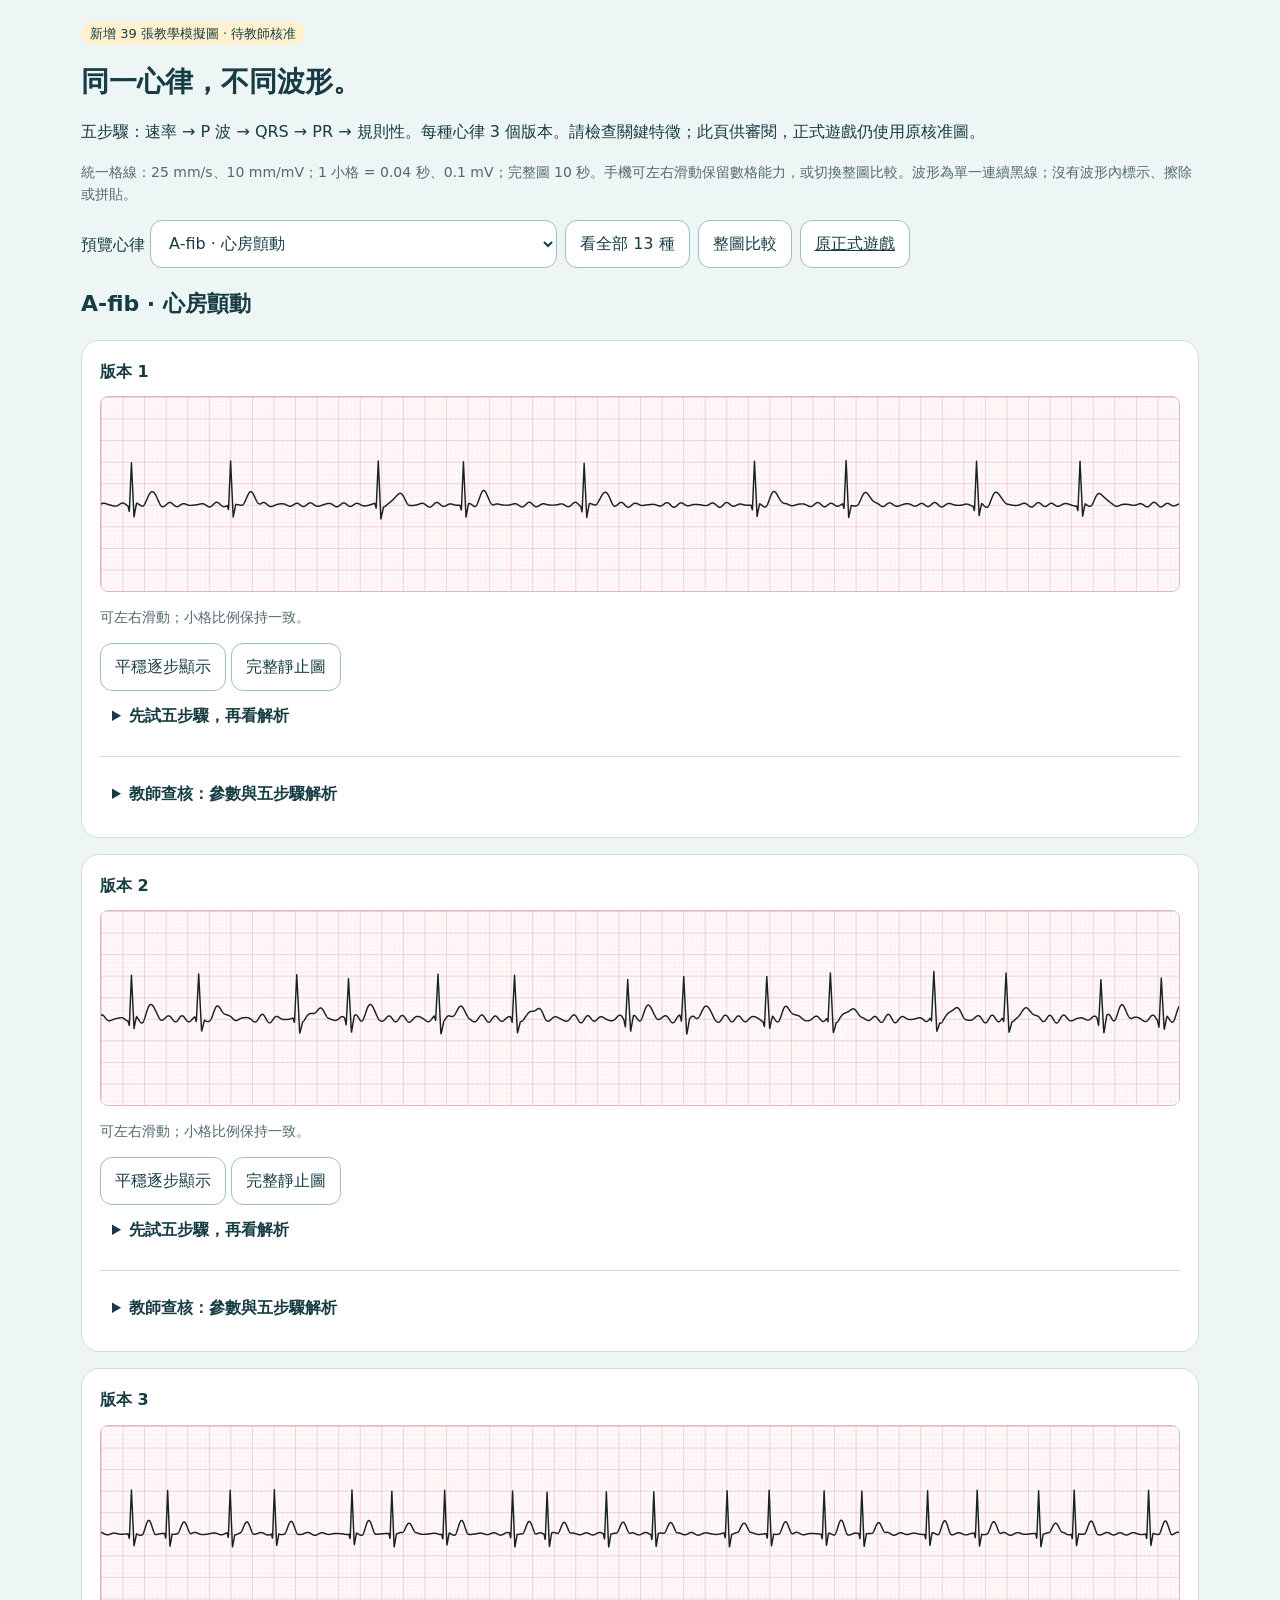
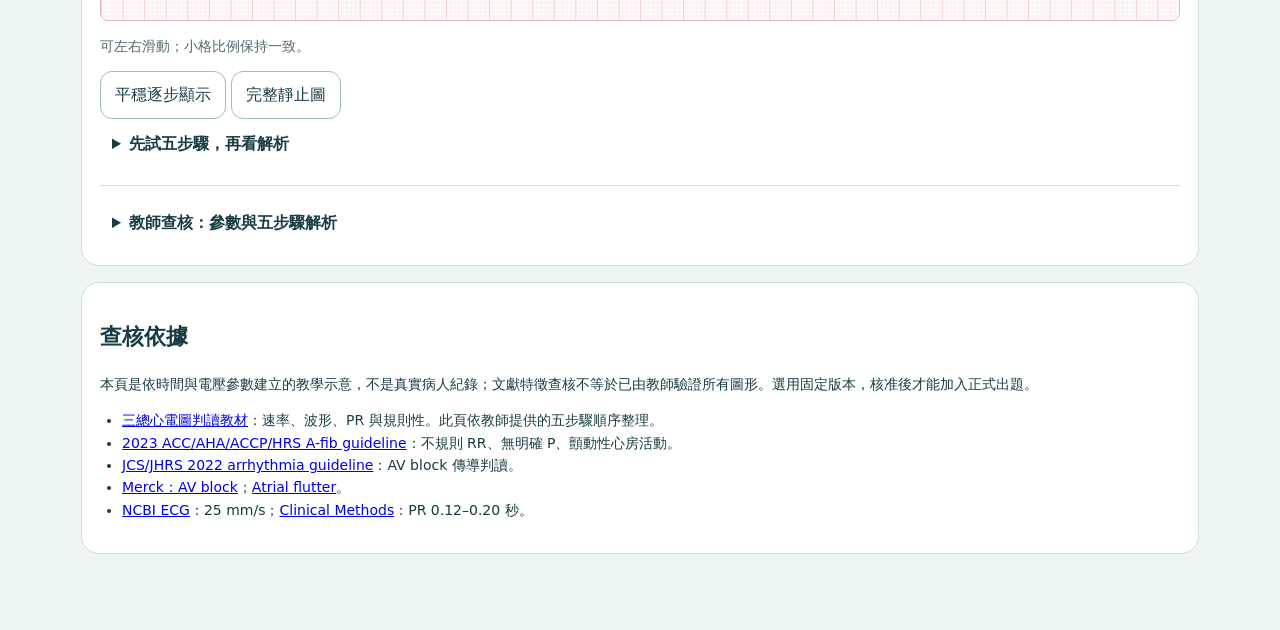
==== teacher-review/index.html @ 81ae6bab "Include short PR as an interval observation without expanding rhythm diagnoses" ====
<!doctype html><html lang="zh-Hant"><head><meta charset="utf-8"><meta name="viewport" content="width=device-width,initial-scale=1,viewport-fit=cover"><title>ECG 新波形｜教師預覽</title><style>
*{box-sizing:border-box}body{margin:0;background:#edf5f5;color:#173c43;font:16px/1.6 system-ui,sans-serif}main{max-width:1150px;margin:auto;padding:20px 16px 60px}h1{font-size:28px;line-height:1.3}h2{font-size:22px}button,select,a.button{min-height:48px;font:inherit;border-radius:12px;border:1px solid #9dbfc3;background:white;color:#173c43;padding:10px 14px}button{cursor:pointer}button.active{background:#116a73;color:white}button:focus-visible,a:focus-visible,select:focus-visible{outline:3px solid #ed9c35;outline-offset:3px}.toolbar{display:flex;gap:8px;flex-wrap:wrap;align-items:center}.card{background:white;border:1px solid #cddede;border-radius:18px;margin:16px 0;padding:18px}.tag{font-size:13px;padding:4px 9px;border-radius:20px;background:#fff1ce}.strip{overflow-x:auto;border:1px solid #e1b6bd;border-radius:8px;background:#fff9fa;margin:12px 0}.strip svg{display:block;width:100%;min-width:1000px;height:auto}.strip.compact svg{min-width:0}.muted{color:#526a70;font-size:14px}.steps{display:grid;grid-template-columns:repeat(2,1fr);gap:12px}.steps label{display:block}.steps select{width:100%;margin-top:4px}.findings{border-top:1px solid #cddede;margin-top:16px;padding-top:12px}ul{padding-left:22px}summary{cursor:pointer;padding:12px;font-weight:600}.small{font-size:14px}.hidden{display:none}@media(max-width:600px){.steps{grid-template-columns:1fr}.card{padding:14px}h1{font-size:24px}main{padding:16px 10px 50px}}@media(prefers-reduced-motion:reduce){*{scroll-behavior:auto}}
</style></head><body><main><span class="tag">新增 39 張教學模擬圖 · 待教師核准</span><h1>同一心律，不同波形。</h1><p>五步驟：速率 → P 波 → QRS → PR → 規則性。每種心律 3 個版本。請檢查關鍵特徵；此頁供審閱，正式遊戲仍使用原核准圖。</p><p class="muted">統一格線：25 mm/s、10 mm/mV；1 小格 = 0.04 秒、0.1 mV；完整圖 10 秒。手機可左右滑動保留數格能力，或切換整圖比較。波形為單一連續黑線；沒有波形內標示、擦除或拼貼。</p><div class="toolbar"><label>預覽心律 <select id="rhythm"></select></label><button id="all">看全部 13 種</button><button id="fit">整圖比較</button><a class="button" href="../">原正式遊戲</a></div><div id="content"></div><section class="card"><h2>查核依據</h2><p class="small">本頁是依時間與電壓參數建立的教學示意，不是真實病人紀錄；文獻特徵查核不等於已由教師驗證所有圖形。選用固定版本，核准後才能加入正式出題。</p><ul class="small"><li><a href="https://wwwv.tsgh.ndmutsgh.edu.tw/files/web/192/file_up/10012/7819/B46-%E5%BF%83%E9%9B%BB%E5%9C%96%E5%88%A4%E8%AE%80.pdf">三總心電圖判讀教材</a>：速率、波形、PR 與規則性。此頁依教師提供的五步驟順序整理。</li><li><a href="https://www.ahajournals.org/doi/full/10.1161/CIR.0000000000001193">2023 ACC/AHA/ACCP/HRS A-fib guideline</a>：不規則 RR、無明確 P、顫動性心房活動。</li><li><a href="https://pmc.ncbi.nlm.nih.gov/articles/PMC11317726/">JCS/JHRS 2022 arrhythmia guideline</a>：AV block 傳導判讀。</li><li><a href="https://www.merckmanuals.com/professional/cardiovascular-disorders/specific-cardiac-arrhythmias/atrioventricular-block">Merck：AV block</a>；<a href="https://www.merckmanuals.com/professional/cardiovascular-disorders/specific-cardiac-arrhythmias/atrial-flutter">Atrial flutter</a>。</li><li><a href="https://www.ncbi.nlm.nih.gov/books/NBK549803/">NCBI ECG</a>：25 mm/s；<a href="https://www.ncbi.nlm.nih.gov/books/NBK354/">Clinical Methods</a>：PR 0.12–0.20 秒。</li></ul></section></main><script type="module" src="review.mjs?v=7"></script></body></html>
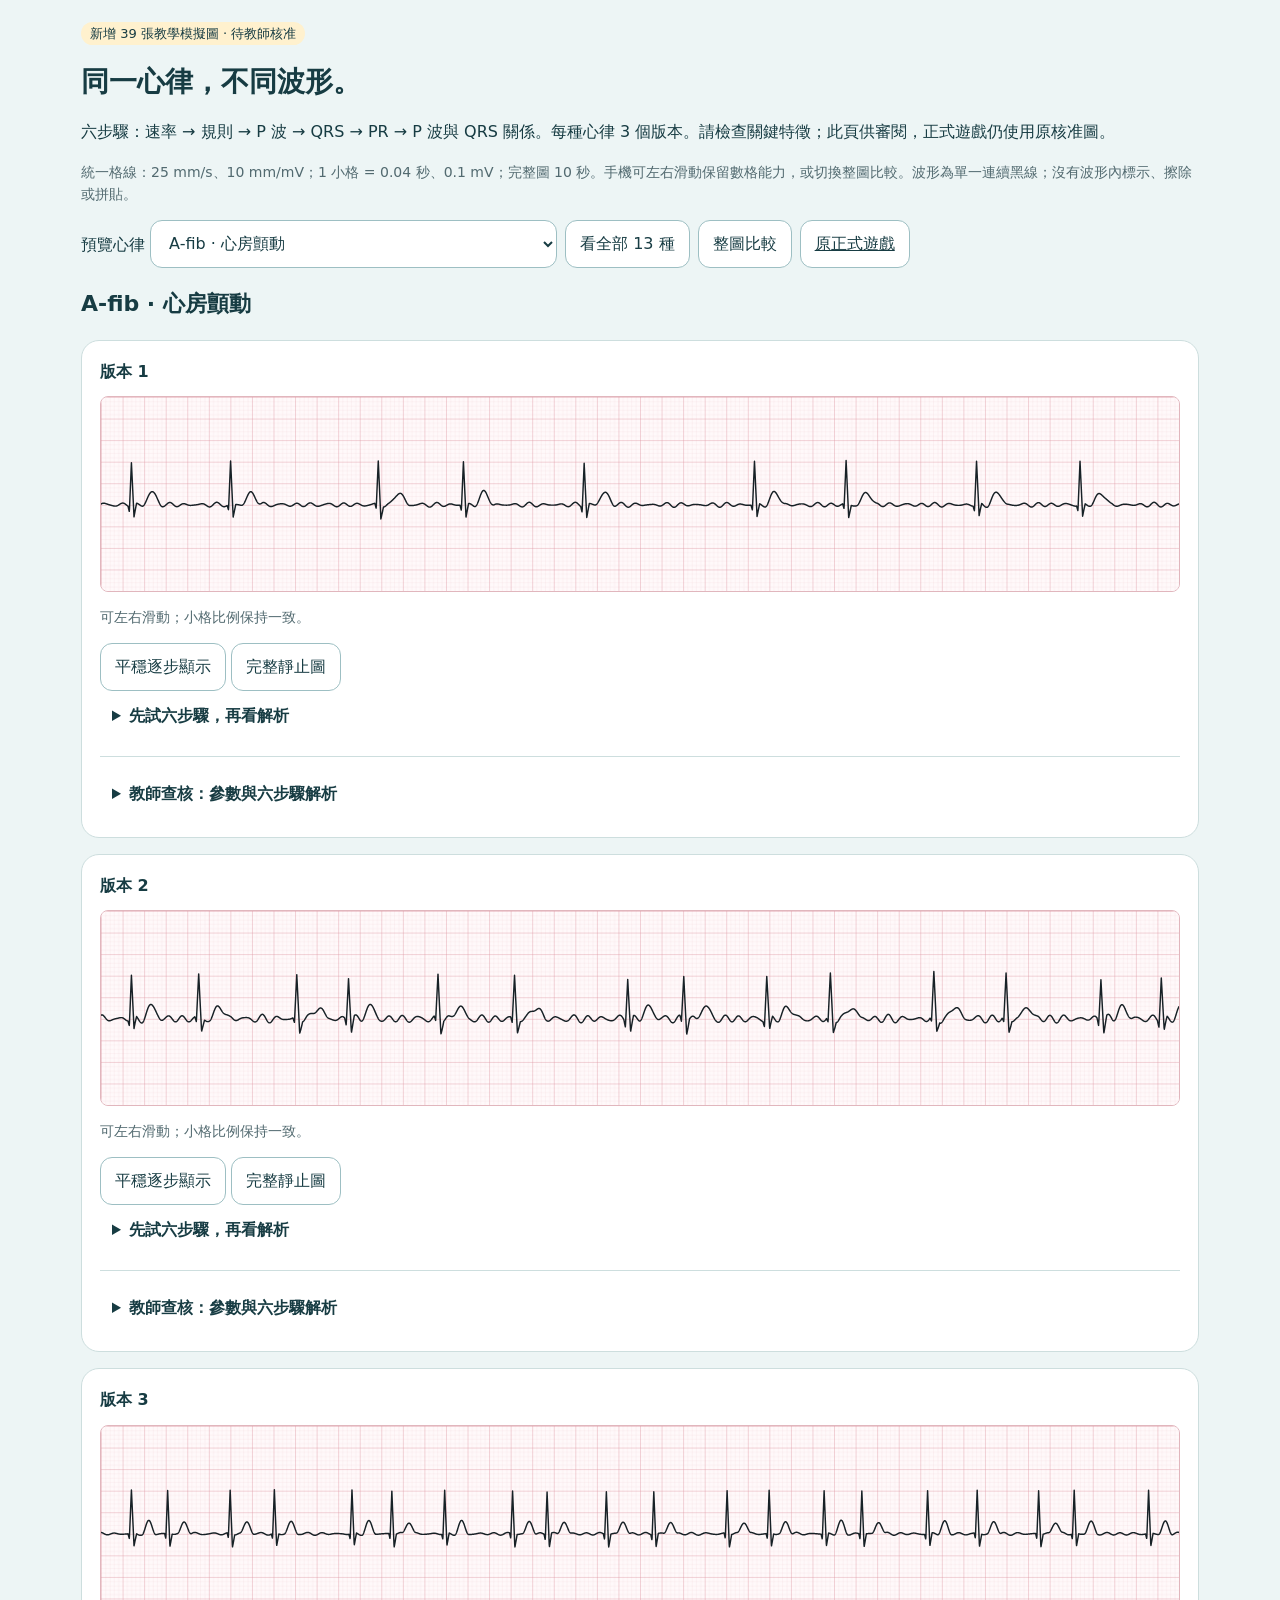
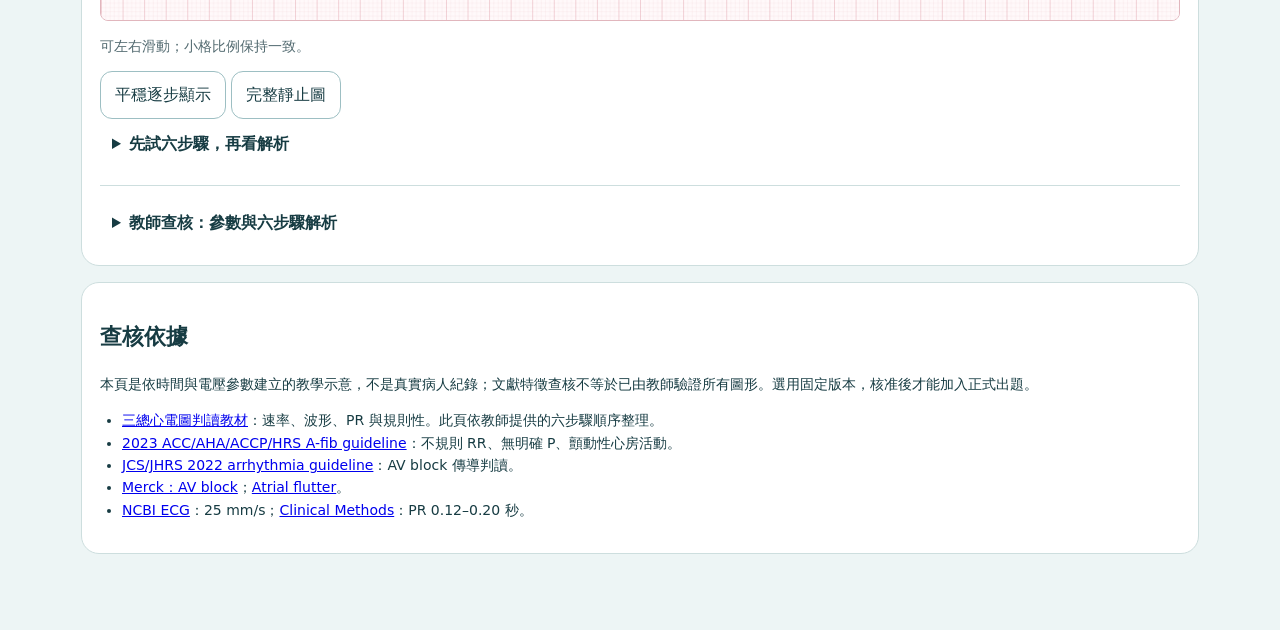
==== commit 7fbe06cd: "Use exactly six ECG observation steps in teacher-specified order" ====
--- a/teacher-review/index.html
+++ b/teacher-review/index.html
@@ -1,3 +1,3 @@
 <!doctype html><html lang="zh-Hant"><head><meta charset="utf-8"><meta name="viewport" content="width=device-width,initial-scale=1,viewport-fit=cover"><title>ECG 新波形｜教師預覽</title><style>
-*{box-sizing:border-box}body{margin:0;background:#edf5f5;color:#173c43;font:16px/1.6 system-ui,sans-serif}main{max-width:1150px;margin:auto;padding:20px 16px 60px}h1{font-size:28px;line-height:1.3}h2{font-size:22px}button,select,a.button{min-height:48px;font:inherit;border-radius:12px;border:1px solid #9dbfc3;background:white;color:#173c43;padding:10px 14px}button{cursor:pointer}button.active{background:#116a73;color:white}button:focus-visible,a:focus-visible,select:focus-visible{outline:3px solid #ed9c35;outline-offset:3px}.toolbar{display:flex;gap:8px;flex-wrap:wrap;align-items:center}.card{background:white;border:1px solid #cddede;border-radius:18px;margin:16px 0;padding:18px}.tag{font-size:13px;padding:4px 9px;border-radius:20px;background:#fff1ce}.strip{overflow-x:auto;border:1px solid #e1b6bd;border-radius:8px;background:#fff9fa;margin:12px 0}.strip svg{display:block;width:100%;min-width:1000px;height:auto}.strip.compact svg{min-width:0}.muted{color:#526a70;font-size:14px}.steps{display:grid;grid-template-columns:repeat(2,1fr);gap:12px}.steps label{display:block}.steps select{width:100%;margin-top:4px}.findings{border-top:1px solid #cddede;margin-top:16px;padding-top:12px}ul{padding-left:22px}summary{cursor:pointer;padding:12px;font-weight:600}.small{font-size:14px}.hidden{display:none}@media(max-width:600px){.steps{grid-template-columns:1fr}.card{padding:14px}h1{font-size:24px}main{padding:16px 10px 50px}}@media(prefers-reduced-motion:reduce){*{scroll-behavior:auto}}
-</style></head><body><main><span class="tag">新增 39 張教學模擬圖 · 待教師核准</span><h1>同一心律，不同波形。</h1><p>五步驟：速率 → P 波 → QRS → PR → 規則性。每種心律 3 個版本。請檢查關鍵特徵；此頁供審閱，正式遊戲仍使用原核准圖。</p><p class="muted">統一格線：25 mm/s、10 mm/mV；1 小格 = 0.04 秒、0.1 mV；完整圖 10 秒。手機可左右滑動保留數格能力，或切換整圖比較。波形為單一連續黑線；沒有波形內標示、擦除或拼貼。</p><div class="toolbar"><label>預覽心律 <select id="rhythm"></select></label><button id="all">看全部 13 種</button><button id="fit">整圖比較</button><a class="button" href="../">原正式遊戲</a></div><div id="content"></div><section class="card"><h2>查核依據</h2><p class="small">本頁是依時間與電壓參數建立的教學示意，不是真實病人紀錄；文獻特徵查核不等於已由教師驗證所有圖形。選用固定版本，核准後才能加入正式出題。</p><ul class="small"><li><a href="https://wwwv.tsgh.ndmutsgh.edu.tw/files/web/192/file_up/10012/7819/B46-%E5%BF%83%E9%9B%BB%E5%9C%96%E5%88%A4%E8%AE%80.pdf">三總心電圖判讀教材</a>：速率、波形、PR 與規則性。此頁依教師提供的五步驟順序整理。</li><li><a href="https://www.ahajournals.org/doi/full/10.1161/CIR.0000000000001193">2023 ACC/AHA/ACCP/HRS A-fib guideline</a>：不規則 RR、無明確 P、顫動性心房活動。</li><li><a href="https://pmc.ncbi.nlm.nih.gov/articles/PMC11317726/">JCS/JHRS 2022 arrhythmia guideline</a>：AV block 傳導判讀。</li><li><a href="https://www.merckmanuals.com/professional/cardiovascular-disorders/specific-cardiac-arrhythmias/atrioventricular-block">Merck：AV block</a>；<a href="https://www.merckmanuals.com/professional/cardiovascular-disorders/specific-cardiac-arrhythmias/atrial-flutter">Atrial flutter</a>。</li><li><a href="https://www.ncbi.nlm.nih.gov/books/NBK549803/">NCBI ECG</a>：25 mm/s；<a href="https://www.ncbi.nlm.nih.gov/books/NBK354/">Clinical Methods</a>：PR 0.12–0.20 秒。</li></ul></section></main><script type="module" src="review.mjs?v=7"></script></body></html>
+*{box-sizing:border-box}body{margin:0;background:#edf5f5;color:#173c43;font:16px/1.6 system-ui,sans-serif}main{max-width:1150px;margin:auto;padding:20px 16px 60px}h1{font-size:28px;line-height:1.3}h2{font-size:22px}button,select,a.button{min-height:48px;font:inherit;border-radius:12px;border:1px solid #9dbfc3;background:white;color:#173c43;padding:10px 14px}button{cursor:pointer}button.active{background:#116a73;color:white}button:focus-visible,a:focus-visible,select:focus-visible{outline:3px solid #ed9c35;outline-offset:3px}.toolbar{display:flex;gap:8px;flex-wrap:wrap;align-items:center}.card{background:white;border:1px solid #cddede;border-radius:18px;margin:16px 0;padding:18px}.tag{font-size:13px;padding:4px 9px;border-radius:20px;background:#fff1ce}.strip{overflow-x:auto;border:1px solid #e1b6bd;border-radius:8px;background:#fff9fa;margin:12px 0}.strip svg{display:block;width:100%;min-width:1000px;height:auto}.strip.compact svg{min-width:0}.muted{color:#526a70;font-size:14px}.steps{display:grid;grid-template-columns:repeat(2,1fr);gap:12px}.step-block{margin:0;min-width:0;border:1px solid #cddede;border-radius:12px;padding:12px}.step-block legend{font-weight:700;padding:0 6px}.stepfields{display:grid;gap:10px}.steps label{display:block}.steps select{width:100%;margin-top:4px}.findings{border-top:1px solid #cddede;margin-top:16px;padding-top:12px}ul{padding-left:22px}summary{cursor:pointer;padding:12px;font-weight:600}.small{font-size:14px}.hidden{display:none}@media(max-width:600px){.steps{grid-template-columns:1fr}.card{padding:14px}h1{font-size:24px}main{padding:16px 10px 50px}}@media(prefers-reduced-motion:reduce){*{scroll-behavior:auto}}
+</style></head><body><main><span class="tag">新增 39 張教學模擬圖 · 待教師核准</span><h1>同一心律，不同波形。</h1><p>六步驟：速率 → 規則 → P 波 → QRS → PR → P 波與 QRS 關係。每種心律 3 個版本。請檢查關鍵特徵；此頁供審閱，正式遊戲仍使用原核准圖。</p><p class="muted">統一格線：25 mm/s、10 mm/mV；1 小格 = 0.04 秒、0.1 mV；完整圖 10 秒。手機可左右滑動保留數格能力，或切換整圖比較。波形為單一連續黑線；沒有波形內標示、擦除或拼貼。</p><div class="toolbar"><label>預覽心律 <select id="rhythm"></select></label><button id="all">看全部 13 種</button><button id="fit">整圖比較</button><a class="button" href="../">原正式遊戲</a></div><div id="content"></div><section class="card"><h2>查核依據</h2><p class="small">本頁是依時間與電壓參數建立的教學示意，不是真實病人紀錄；文獻特徵查核不等於已由教師驗證所有圖形。選用固定版本，核准後才能加入正式出題。</p><ul class="small"><li><a href="https://wwwv.tsgh.ndmutsgh.edu.tw/files/web/192/file_up/10012/7819/B46-%E5%BF%83%E9%9B%BB%E5%9C%96%E5%88%A4%E8%AE%80.pdf">三總心電圖判讀教材</a>：速率、波形、PR 與規則性。此頁依教師提供的六步驟順序整理。</li><li><a href="https://www.ahajournals.org/doi/full/10.1161/CIR.0000000000001193">2023 ACC/AHA/ACCP/HRS A-fib guideline</a>：不規則 RR、無明確 P、顫動性心房活動。</li><li><a href="https://pmc.ncbi.nlm.nih.gov/articles/PMC11317726/">JCS/JHRS 2022 arrhythmia guideline</a>：AV block 傳導判讀。</li><li><a href="https://www.merckmanuals.com/professional/cardiovascular-disorders/specific-cardiac-arrhythmias/atrioventricular-block">Merck：AV block</a>；<a href="https://www.merckmanuals.com/professional/cardiovascular-disorders/specific-cardiac-arrhythmias/atrial-flutter">Atrial flutter</a>。</li><li><a href="https://www.ncbi.nlm.nih.gov/books/NBK549803/">NCBI ECG</a>：25 mm/s；<a href="https://www.ncbi.nlm.nih.gov/books/NBK354/">Clinical Methods</a>：PR 0.12–0.20 秒。</li></ul></section></main><script type="module" src="review.mjs?v=8"></script></body></html>
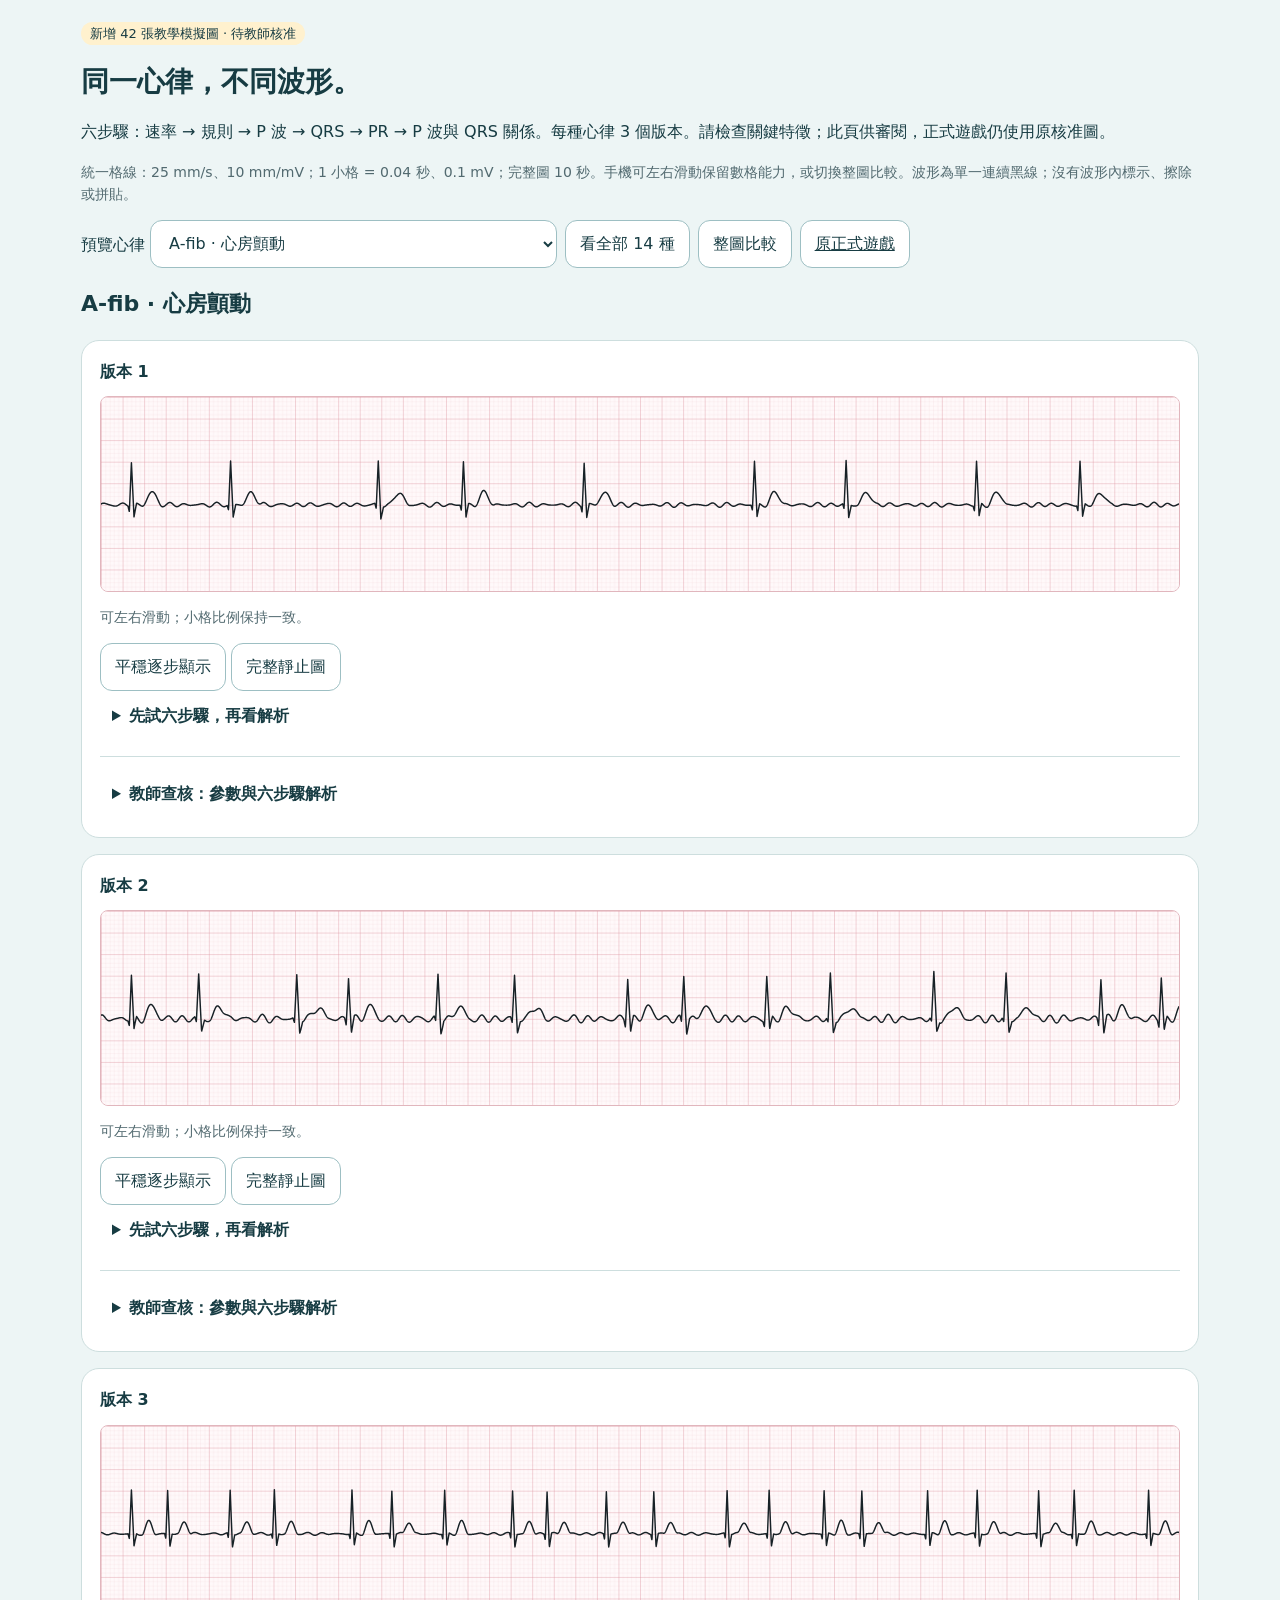
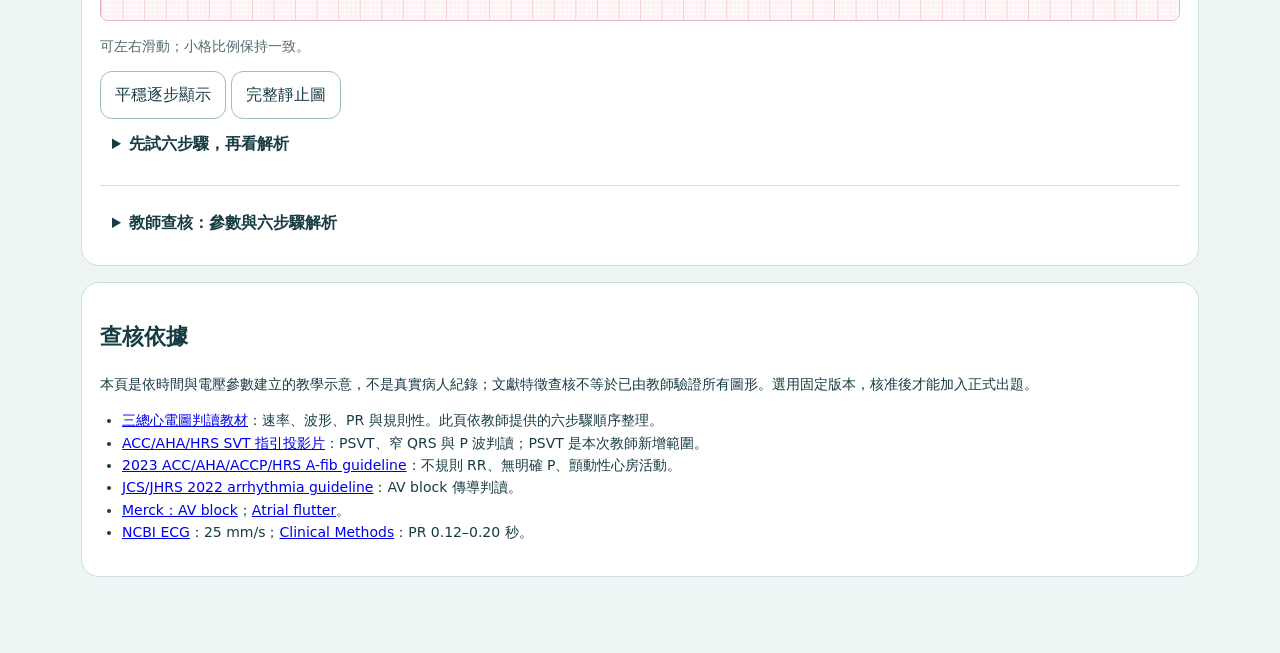
==== commit 98fe791f: "Add PSVT six-step study and three teacher-review waveforms; gate quiz use pending approval" ====
--- a/teacher-review/index.html
+++ b/teacher-review/index.html
@@ -1,3 +1,3 @@
 <!doctype html><html lang="zh-Hant"><head><meta charset="utf-8"><meta name="viewport" content="width=device-width,initial-scale=1,viewport-fit=cover"><title>ECG 新波形｜教師預覽</title><style>
 *{box-sizing:border-box}body{margin:0;background:#edf5f5;color:#173c43;font:16px/1.6 system-ui,sans-serif}main{max-width:1150px;margin:auto;padding:20px 16px 60px}h1{font-size:28px;line-height:1.3}h2{font-size:22px}button,select,a.button{min-height:48px;font:inherit;border-radius:12px;border:1px solid #9dbfc3;background:white;color:#173c43;padding:10px 14px}button{cursor:pointer}button.active{background:#116a73;color:white}button:focus-visible,a:focus-visible,select:focus-visible{outline:3px solid #ed9c35;outline-offset:3px}.toolbar{display:flex;gap:8px;flex-wrap:wrap;align-items:center}.card{background:white;border:1px solid #cddede;border-radius:18px;margin:16px 0;padding:18px}.tag{font-size:13px;padding:4px 9px;border-radius:20px;background:#fff1ce}.strip{overflow-x:auto;border:1px solid #e1b6bd;border-radius:8px;background:#fff9fa;margin:12px 0}.strip svg{display:block;width:100%;min-width:1000px;height:auto}.strip.compact svg{min-width:0}.muted{color:#526a70;font-size:14px}.steps{display:grid;grid-template-columns:repeat(2,1fr);gap:12px}.step-block{margin:0;min-width:0;border:1px solid #cddede;border-radius:12px;padding:12px}.step-block legend{font-weight:700;padding:0 6px}.stepfields{display:grid;gap:10px}.steps label{display:block}.steps select{width:100%;margin-top:4px}.findings{border-top:1px solid #cddede;margin-top:16px;padding-top:12px}ul{padding-left:22px}summary{cursor:pointer;padding:12px;font-weight:600}.small{font-size:14px}.hidden{display:none}@media(max-width:600px){.steps{grid-template-columns:1fr}.card{padding:14px}h1{font-size:24px}main{padding:16px 10px 50px}}@media(prefers-reduced-motion:reduce){*{scroll-behavior:auto}}
-</style></head><body><main><span class="tag">新增 39 張教學模擬圖 · 待教師核准</span><h1>同一心律，不同波形。</h1><p>六步驟：速率 → 規則 → P 波 → QRS → PR → P 波與 QRS 關係。每種心律 3 個版本。請檢查關鍵特徵；此頁供審閱，正式遊戲仍使用原核准圖。</p><p class="muted">統一格線：25 mm/s、10 mm/mV；1 小格 = 0.04 秒、0.1 mV；完整圖 10 秒。手機可左右滑動保留數格能力，或切換整圖比較。波形為單一連續黑線；沒有波形內標示、擦除或拼貼。</p><div class="toolbar"><label>預覽心律 <select id="rhythm"></select></label><button id="all">看全部 13 種</button><button id="fit">整圖比較</button><a class="button" href="../">原正式遊戲</a></div><div id="content"></div><section class="card"><h2>查核依據</h2><p class="small">本頁是依時間與電壓參數建立的教學示意，不是真實病人紀錄；文獻特徵查核不等於已由教師驗證所有圖形。選用固定版本，核准後才能加入正式出題。</p><ul class="small"><li><a href="https://wwwv.tsgh.ndmutsgh.edu.tw/files/web/192/file_up/10012/7819/B46-%E5%BF%83%E9%9B%BB%E5%9C%96%E5%88%A4%E8%AE%80.pdf">三總心電圖判讀教材</a>：速率、波形、PR 與規則性。此頁依教師提供的六步驟順序整理。</li><li><a href="https://www.ahajournals.org/doi/full/10.1161/CIR.0000000000001193">2023 ACC/AHA/ACCP/HRS A-fib guideline</a>：不規則 RR、無明確 P、顫動性心房活動。</li><li><a href="https://pmc.ncbi.nlm.nih.gov/articles/PMC11317726/">JCS/JHRS 2022 arrhythmia guideline</a>：AV block 傳導判讀。</li><li><a href="https://www.merckmanuals.com/professional/cardiovascular-disorders/specific-cardiac-arrhythmias/atrioventricular-block">Merck：AV block</a>；<a href="https://www.merckmanuals.com/professional/cardiovascular-disorders/specific-cardiac-arrhythmias/atrial-flutter">Atrial flutter</a>。</li><li><a href="https://www.ncbi.nlm.nih.gov/books/NBK549803/">NCBI ECG</a>：25 mm/s；<a href="https://www.ncbi.nlm.nih.gov/books/NBK354/">Clinical Methods</a>：PR 0.12–0.20 秒。</li></ul></section></main><script type="module" src="review.mjs?v=8"></script></body></html>
+</style></head><body><main><span class="tag">新增 42 張教學模擬圖 · 待教師核准</span><h1>同一心律，不同波形。</h1><p>六步驟：速率 → 規則 → P 波 → QRS → PR → P 波與 QRS 關係。每種心律 3 個版本。請檢查關鍵特徵；此頁供審閱，正式遊戲仍使用原核准圖。</p><p class="muted">統一格線：25 mm/s、10 mm/mV；1 小格 = 0.04 秒、0.1 mV；完整圖 10 秒。手機可左右滑動保留數格能力，或切換整圖比較。波形為單一連續黑線；沒有波形內標示、擦除或拼貼。</p><div class="toolbar"><label>預覽心律 <select id="rhythm"></select></label><button id="all">看全部 14 種</button><button id="fit">整圖比較</button><a class="button" href="../">原正式遊戲</a></div><div id="content"></div><section class="card"><h2>查核依據</h2><p class="small">本頁是依時間與電壓參數建立的教學示意，不是真實病人紀錄；文獻特徵查核不等於已由教師驗證所有圖形。選用固定版本，核准後才能加入正式出題。</p><ul class="small"><li><a href="https://wwwv.tsgh.ndmutsgh.edu.tw/files/web/192/file_up/10012/7819/B46-%E5%BF%83%E9%9B%BB%E5%9C%96%E5%88%A4%E8%AE%80.pdf">三總心電圖判讀教材</a>：速率、波形、PR 與規則性。此頁依教師提供的六步驟順序整理。</li><li><a href="https://professional.heart.org/en/science-news/-/media/028ddd505f514ea2b3a4e74bb72e3557.ashx">ACC/AHA/HRS SVT 指引投影片</a>：PSVT、窄 QRS 與 P 波判讀；PSVT 是本次教師新增範圍。</li><li><a href="https://www.ahajournals.org/doi/full/10.1161/CIR.0000000000001193">2023 ACC/AHA/ACCP/HRS A-fib guideline</a>：不規則 RR、無明確 P、顫動性心房活動。</li><li><a href="https://pmc.ncbi.nlm.nih.gov/articles/PMC11317726/">JCS/JHRS 2022 arrhythmia guideline</a>：AV block 傳導判讀。</li><li><a href="https://www.merckmanuals.com/professional/cardiovascular-disorders/specific-cardiac-arrhythmias/atrioventricular-block">Merck：AV block</a>；<a href="https://www.merckmanuals.com/professional/cardiovascular-disorders/specific-cardiac-arrhythmias/atrial-flutter">Atrial flutter</a>。</li><li><a href="https://www.ncbi.nlm.nih.gov/books/NBK549803/">NCBI ECG</a>：25 mm/s；<a href="https://www.ncbi.nlm.nih.gov/books/NBK354/">Clinical Methods</a>：PR 0.12–0.20 秒。</li></ul></section></main><script type="module" src="review.mjs?v=11"></script></body></html>
